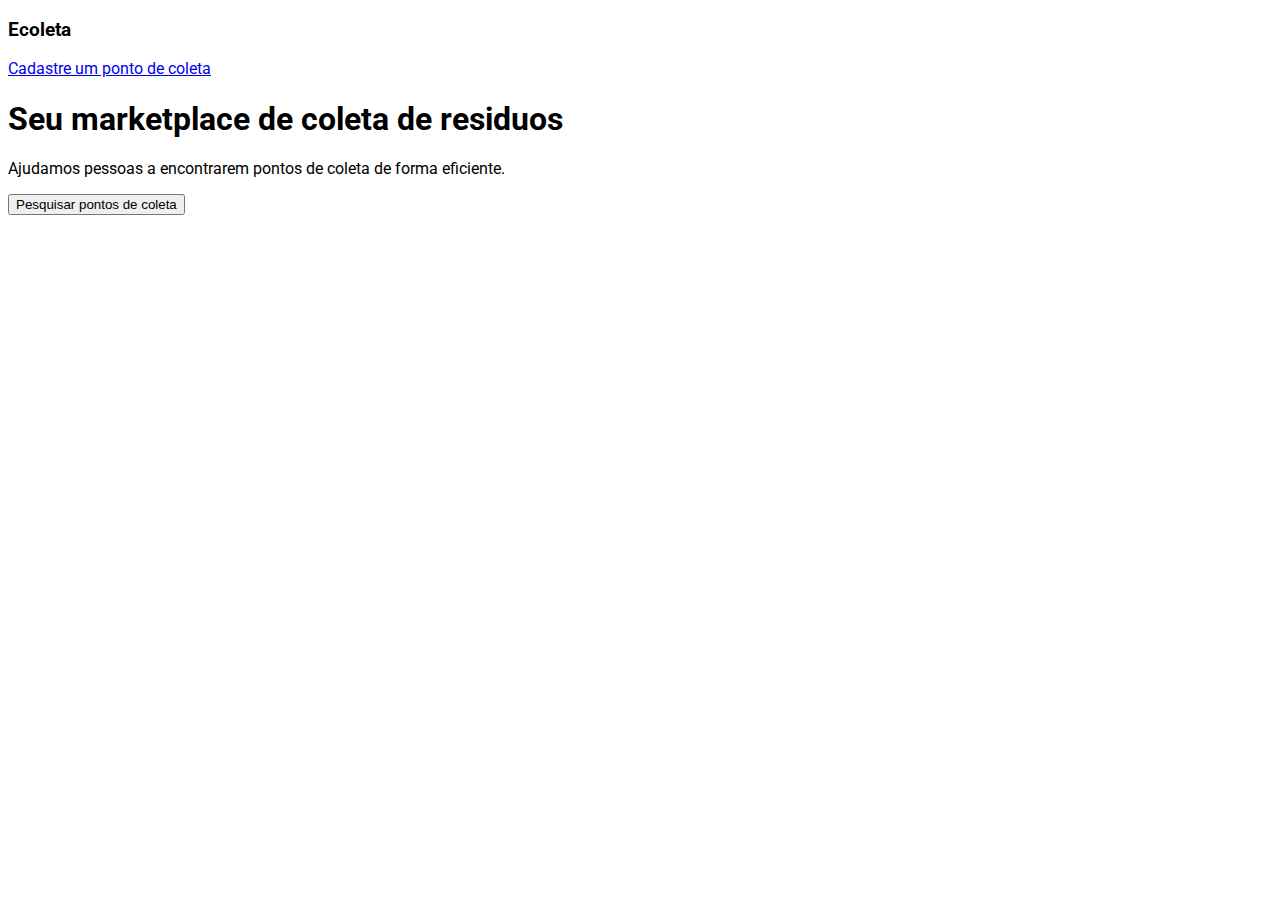
==== index.html @ 406cbf71 "Iniciando o projeto" ====
<!DOCTYPE html>
<html lang="pt-br">
<head>
    <meta charset="UTF-8">
    <meta name="viewport" content="width=device-width, initial-scale=1.0">
    
    <link href="https://fonts.googleapis.com/css2?family=Roboto:wght@300;700&display=swap" rel="stylesheet">

    <link rel="stylesheet" href="/styles/main.css">

    <title>Ecoleta</title>
</head>

<body>
   <div>
       
    <h3>Ecoleta</h3> 
    <a href="#">Cadastre um ponto de coleta</a> 

    <h1>Seu marketplace de coleta de residuos</h1>

    <p></p>Ajudamos pessoas a encontrarem pontos de coleta de forma eficiente.</p>

    <button>Pesquisar pontos de coleta</button>

   </div>
</body>
</html>
---- styles/main.css ----
html{
    font-family: 'Roboto', sans-serif;
}
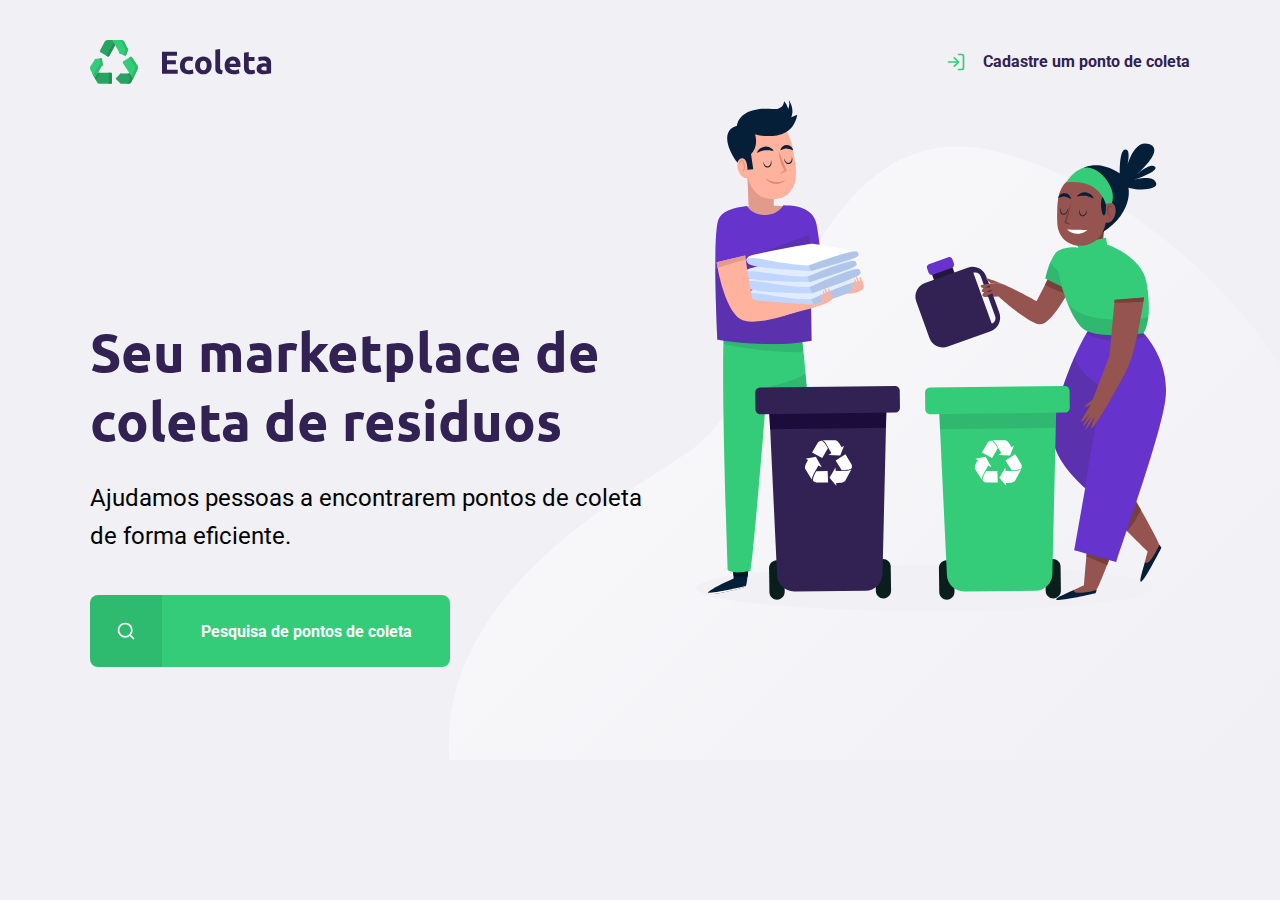
==== commit 149a75cf: "css" ====
--- a/index.html
+++ b/index.html
@@ -4,25 +4,30 @@
     <meta charset="UTF-8">
     <meta name="viewport" content="width=device-width, initial-scale=1.0">
     
-    <link href="https://fonts.googleapis.com/css2?family=Roboto:wght@300;700&display=swap" rel="stylesheet">
+    <link href="https://fonts.googleapis.com/css2?family=Roboto&family=Ubuntu:wght@700&display=swap" rel="stylesheet">
 
-    <link rel="stylesheet" href="/styles/main.css">
+    <link rel="stylesheet" href="./styles/main.css">
 
     <title>Ecoleta</title>
 </head>
 
 <body>
-   <div>
-       
-    <h3>Ecoleta</h3> 
-    <a href="#">Cadastre um ponto de coleta</a> 
+    <div id="page-home">
+        <div class="content">
+            <header>
+                <img src="./icones/logo.svg" alt="Ecoleta">
+                <a href="#"><span></span> Cadastre um ponto de coleta</a>
+            </header> 
 
-    <h1>Seu marketplace de coleta de residuos</h1>
+            <main class="sobre">
+                <h1>Seu marketplace de coleta de residuos</h1>
 
-    <p></p>Ajudamos pessoas a encontrarem pontos de coleta de forma eficiente.</p>
+                <p>Ajudamos pessoas a encontrarem pontos de coleta de forma eficiente.</p>
 
-    <button>Pesquisar pontos de coleta</button>
+                <a href=""><span></span><strong>Pesquisa de pontos de coleta </strong></a>
 
-   </div>
+            </main>
+        </div>
+    </div>
 </body>
 </html>--- a/styles/main.css
+++ b/styles/main.css
@@ -1,3 +1,142 @@
+:root {
+    --title-color: #322153;
+    --primary-color: #34cb79;
+}
+
+*{
+    margin: 0;
+    padding: 0;
+}
+
 html{
     font-family: 'Roboto', sans-serif;
-}+}
+
+body{
+    background-color: #f0f0f5;
+    -webkit-font-smoothing: antialiased;
+}
+
+a{
+    text-decoration: none;
+}
+
+h1, h2, h3, h4, h5, h6{
+    font-family: 'Ubuntu', sans-serif;
+    color: var(--title-color);
+}
+
+#page-home{
+    background: url(../icones/home-background.svg) no-repeat;
+    height: 100vh;
+    background-position: 35vw 100px;
+}
+ .content{
+    width: 90%;
+    max-width: 1100px;   
+    margin: 0 auto;
+    height: 100%;
+    display: flex;
+    flex-direction: column;
+}
+
+#page-home header{
+    display: flex;
+    align-items: center;
+    justify-content: space-between;
+    margin-top: 40px;
+}
+
+#page-home header a{
+    display: flex;
+    color: var(--title-color);
+    font-weight: 700;
+}
+
+#page-home header a span{
+    background-image: url(../icones/log-in.svg);
+    display: flex;
+    width: 20px;
+    height: 20px;
+    margin-right: 17px;
+}
+
+#page-home main{
+    display: flex;
+    flex-direction: column;
+    justify-content: center;
+    flex: 1;
+    max-width: 560px;
+}
+
+#page-home main h1{
+    font-size: 54px;
+}
+
+.sobre p{
+    font-size: 24px;
+    line-height: 38px;
+    margin-top: 24px;
+}
+
+.sobre a {
+    display: flex;
+    align-items: center;
+    width: 100%;
+    height: 72px;
+    max-width: 360px;
+    margin-top: 40px;
+    border-radius:  8px;
+    background-color: var(--primary-color);
+    transition: 400ms;
+}
+
+.sobre a:hover{
+    background-color: #2fb86e;
+}
+
+.sobre span{
+    background-image: url(../icones/);
+    width:  72px;
+    height: 72px;
+    background-color: rgba(0, 0, 0, 0.08);
+    border-top-left-radius: 8px;
+    border-bottom-left-radius: 8px;
+    display: flex;
+    align-items: center;
+    justify-content: center;
+}
+
+.sobre span::after{
+    content: "";
+    background-image: url(../icones/search.svg);
+    width: 20px;
+    height: 20px;
+}
+
+.sobre strong{
+    color: white;;
+    flex: 1;
+    text-align: center;
+}
+
+@media (max-width: 900px){
+    #page-home{
+        background-position: 70vw ;
+    }
+
+    #page-home .content{
+        align-items: center;
+        text-align: center;
+    }
+
+    #page-home header a{
+        position: absolute;
+        bottom: 28px;
+        left: 50%;
+        transform: translateX(-50%);
+    }  
+    .sobre{
+        align-items: center;
+    }
+}
